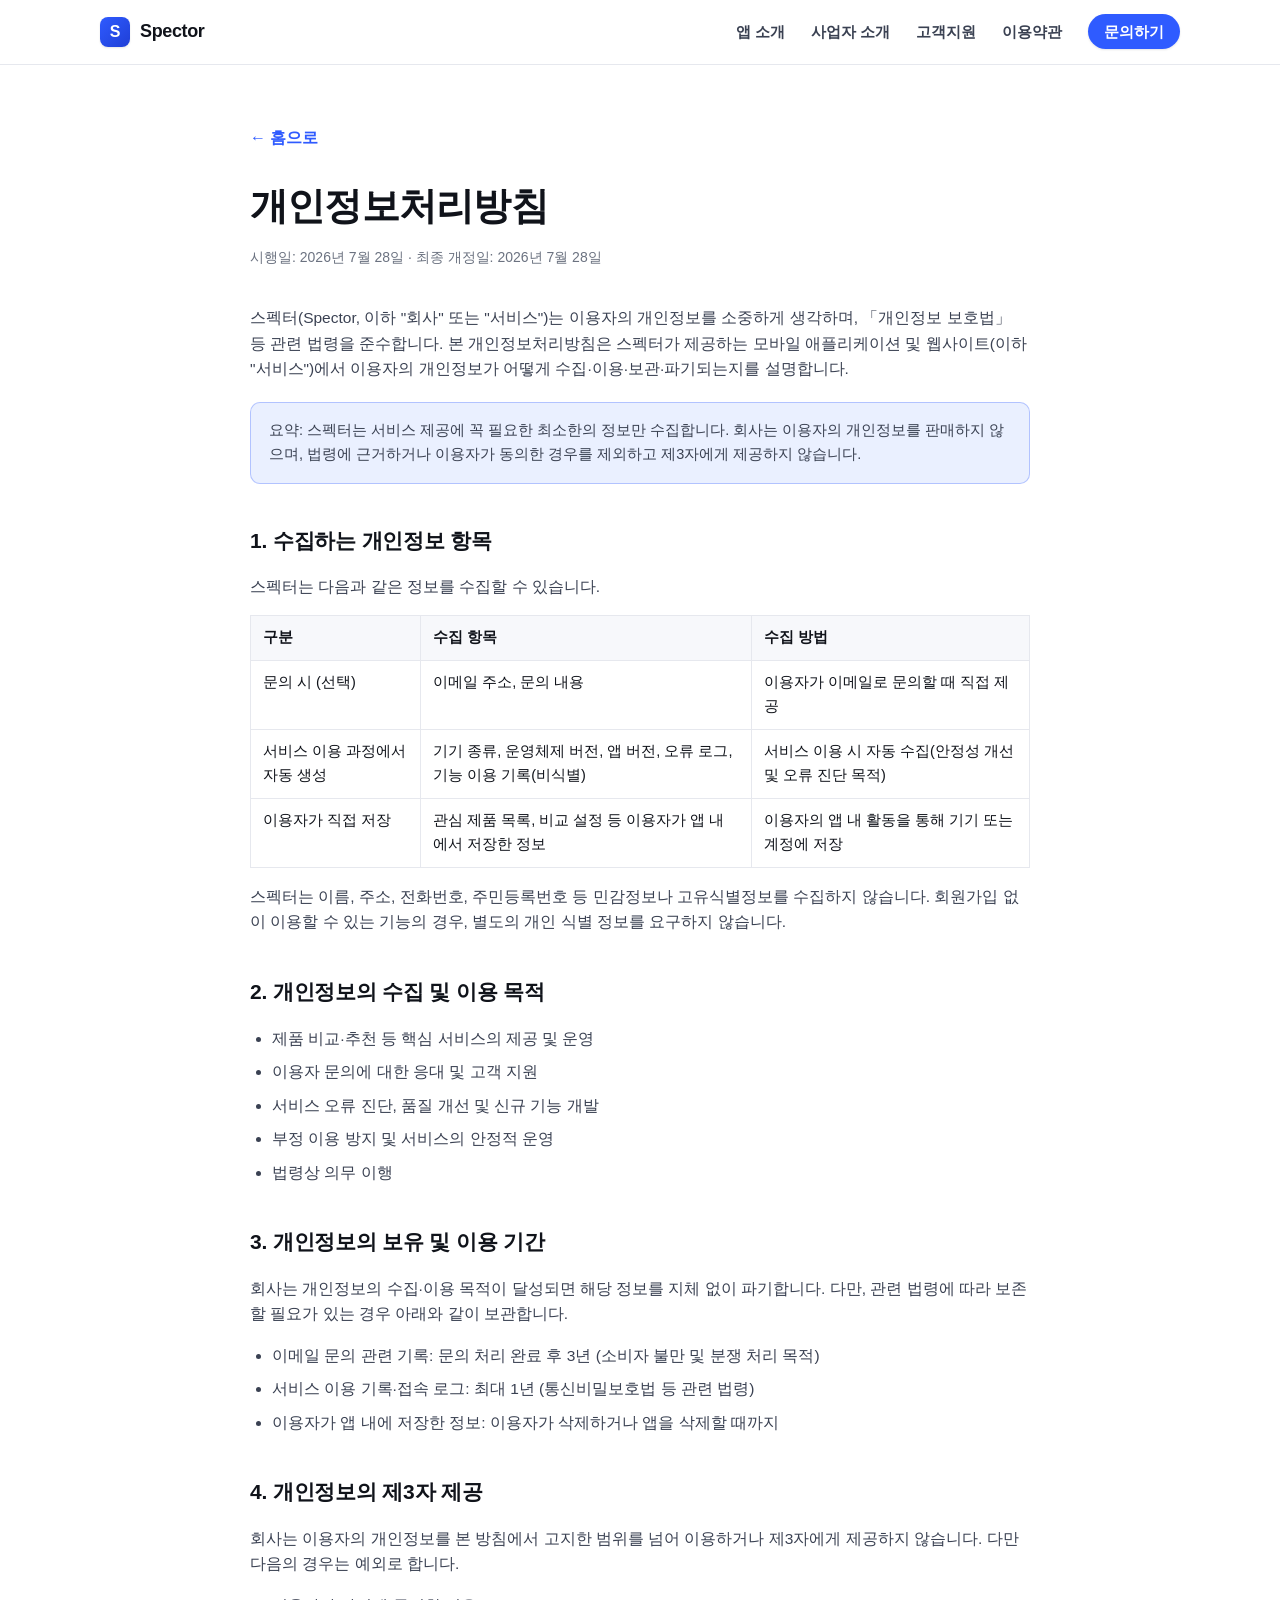
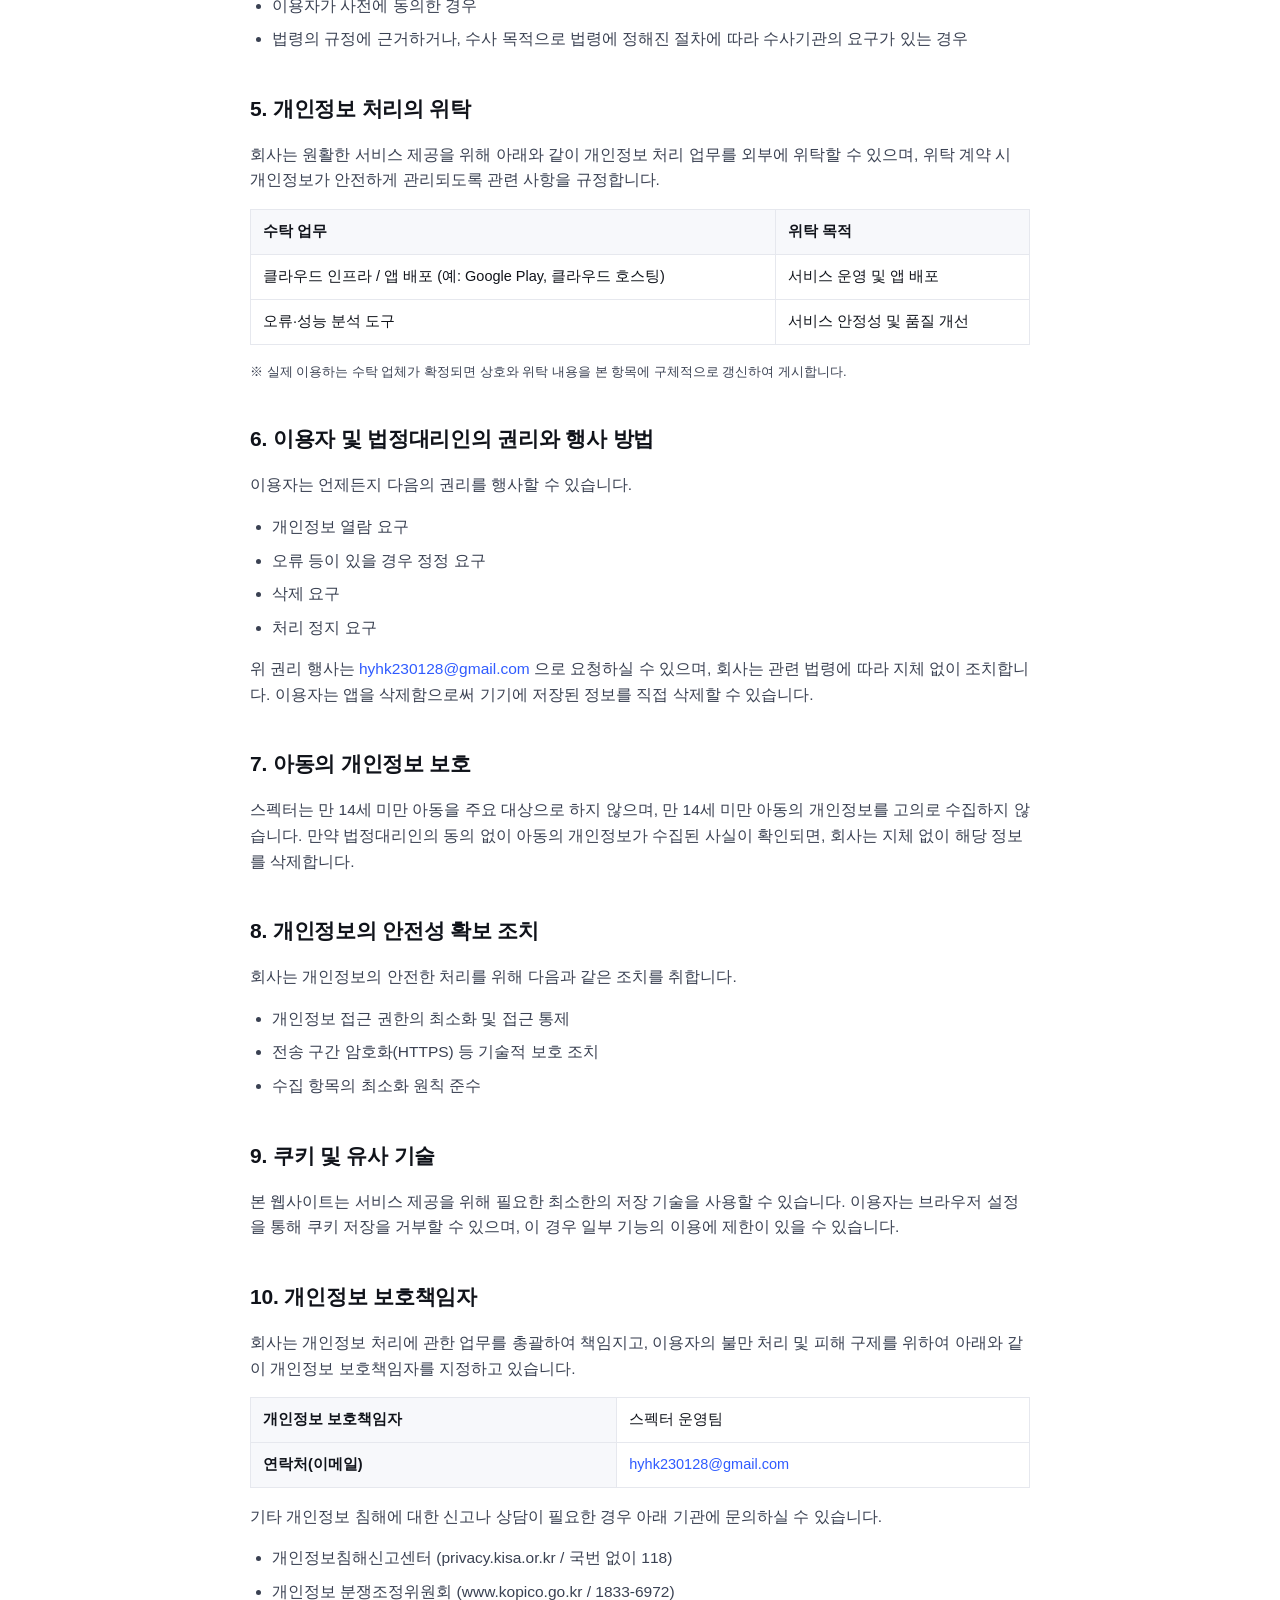
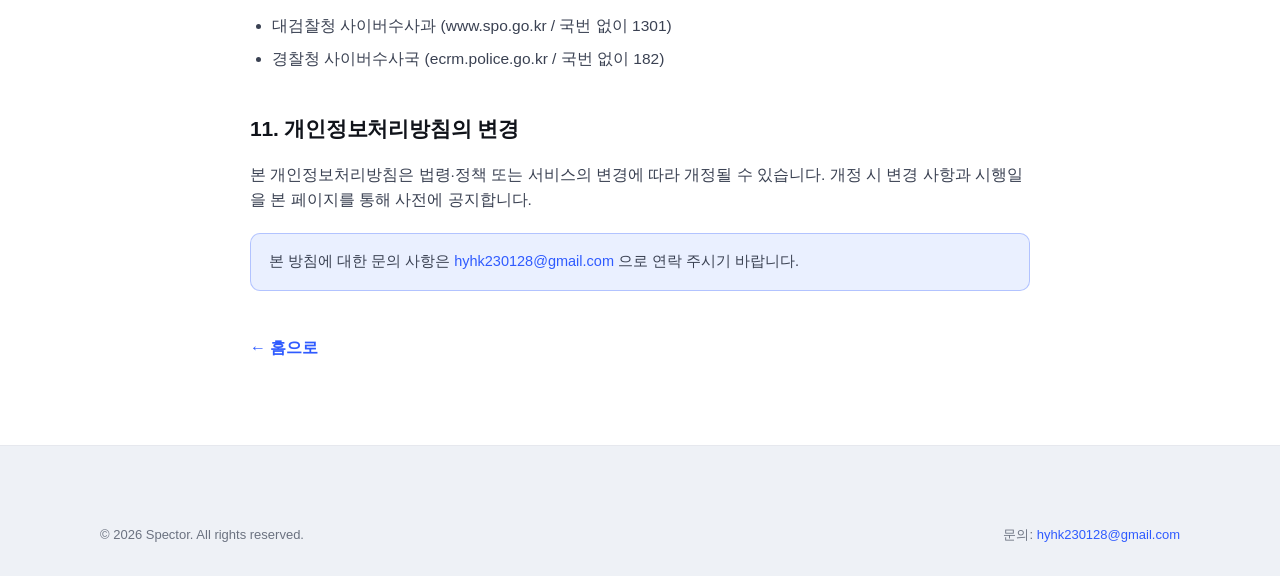
==== privacy.html @ 08259700 "Add Spector business/organization website for Play Store verification Static, GitHub Pages-ready sit" ====
<!DOCTYPE html>
<html lang="ko">
<head>
  <meta charset="UTF-8" />
  <meta name="viewport" content="width=device-width, initial-scale=1.0" />
  <title>개인정보처리방침 — 스펙터 (Spector)</title>
  <meta name="description" content="스펙터(Spector) 앱 및 웹사이트의 개인정보처리방침. 수집하는 정보, 이용 목적, 보관 기간, 제3자 제공, 이용자 권리, 아동 개인정보 보호 정책을 안내합니다." />
  <meta name="robots" content="index, follow" />
  <link rel="icon" href="data:image/svg+xml,<svg xmlns='http://www.w3.org/2000/svg' viewBox='0 0 32 32'><rect width='32' height='32' rx='8' fill='%232f5bff'/><text x='16' y='22' font-size='18' font-family='Arial' font-weight='bold' fill='white' text-anchor='middle'>S</text></svg>" />
  <link rel="stylesheet" href="assets/css/style.css" />
</head>
<body>

  <header class="site-header">
    <div class="container nav">
      <a href="index.html" class="brand"><span class="logo">S</span><span>Spector</span></a>
      <button class="nav-toggle" aria-label="메뉴 열기" aria-expanded="false">
        <svg width="24" height="24" viewBox="0 0 24 24" fill="none" stroke="currentColor" stroke-width="2" stroke-linecap="round"><line x1="3" y1="6" x2="21" y2="6"/><line x1="3" y1="12" x2="21" y2="12"/><line x1="3" y1="18" x2="21" y2="18"/></svg>
      </button>
      <ul class="nav-links">
        <li><a href="index.html#product">앱 소개</a></li>
        <li><a href="index.html#company">사업자 소개</a></li>
        <li><a href="support.html">고객지원</a></li>
        <li><a href="terms.html">이용약관</a></li>
        <li><a href="index.html#contact" class="nav-cta">문의하기</a></li>
      </ul>
    </div>
  </header>

  <main class="doc">
    <a href="index.html" class="back">← 홈으로</a>
    <h1>개인정보처리방침</h1>
    <p class="updated">시행일: 2026년 7월 28일 · 최종 개정일: 2026년 7월 28일</p>

    <p>
      스펙터(Spector, 이하 "회사" 또는 "서비스")는 이용자의 개인정보를 소중하게 생각하며,
      「개인정보 보호법」 등 관련 법령을 준수합니다. 본 개인정보처리방침은 스펙터가 제공하는
      모바일 애플리케이션 및 웹사이트(이하 "서비스")에서 이용자의 개인정보가 어떻게
      수집·이용·보관·파기되는지를 설명합니다.
    </p>

    <div class="callout">
      요약: 스펙터는 서비스 제공에 꼭 필요한 최소한의 정보만 수집합니다. 회사는 이용자의
      개인정보를 판매하지 않으며, 법령에 근거하거나 이용자가 동의한 경우를 제외하고
      제3자에게 제공하지 않습니다.
    </div>

    <h2>1. 수집하는 개인정보 항목</h2>
    <p>스펙터는 다음과 같은 정보를 수집할 수 있습니다.</p>
    <table>
      <thead>
        <tr><th>구분</th><th>수집 항목</th><th>수집 방법</th></tr>
      </thead>
      <tbody>
        <tr>
          <td>문의 시 (선택)</td>
          <td>이메일 주소, 문의 내용</td>
          <td>이용자가 이메일로 문의할 때 직접 제공</td>
        </tr>
        <tr>
          <td>서비스 이용 과정에서 자동 생성</td>
          <td>기기 종류, 운영체제 버전, 앱 버전, 오류 로그, 기능 이용 기록(비식별)</td>
          <td>서비스 이용 시 자동 수집(안정성 개선 및 오류 진단 목적)</td>
        </tr>
        <tr>
          <td>이용자가 직접 저장</td>
          <td>관심 제품 목록, 비교 설정 등 이용자가 앱 내에서 저장한 정보</td>
          <td>이용자의 앱 내 활동을 통해 기기 또는 계정에 저장</td>
        </tr>
      </tbody>
    </table>
    <p>
      스펙터는 이름, 주소, 전화번호, 주민등록번호 등 민감정보나 고유식별정보를 수집하지 않습니다.
      회원가입 없이 이용할 수 있는 기능의 경우, 별도의 개인 식별 정보를 요구하지 않습니다.
    </p>

    <h2>2. 개인정보의 수집 및 이용 목적</h2>
    <ul>
      <li>제품 비교·추천 등 핵심 서비스의 제공 및 운영</li>
      <li>이용자 문의에 대한 응대 및 고객 지원</li>
      <li>서비스 오류 진단, 품질 개선 및 신규 기능 개발</li>
      <li>부정 이용 방지 및 서비스의 안정적 운영</li>
      <li>법령상 의무 이행</li>
    </ul>

    <h2>3. 개인정보의 보유 및 이용 기간</h2>
    <p>
      회사는 개인정보의 수집·이용 목적이 달성되면 해당 정보를 지체 없이 파기합니다.
      다만, 관련 법령에 따라 보존할 필요가 있는 경우 아래와 같이 보관합니다.
    </p>
    <ul>
      <li>이메일 문의 관련 기록: 문의 처리 완료 후 3년 (소비자 불만 및 분쟁 처리 목적)</li>
      <li>서비스 이용 기록·접속 로그: 최대 1년 (통신비밀보호법 등 관련 법령)</li>
      <li>이용자가 앱 내에 저장한 정보: 이용자가 삭제하거나 앱을 삭제할 때까지</li>
    </ul>

    <h2>4. 개인정보의 제3자 제공</h2>
    <p>
      회사는 이용자의 개인정보를 본 방침에서 고지한 범위를 넘어 이용하거나 제3자에게
      제공하지 않습니다. 다만 다음의 경우는 예외로 합니다.
    </p>
    <ul>
      <li>이용자가 사전에 동의한 경우</li>
      <li>법령의 규정에 근거하거나, 수사 목적으로 법령에 정해진 절차에 따라 수사기관의 요구가 있는 경우</li>
    </ul>

    <h2>5. 개인정보 처리의 위탁</h2>
    <p>
      회사는 원활한 서비스 제공을 위해 아래와 같이 개인정보 처리 업무를 외부에 위탁할 수 있으며,
      위탁 계약 시 개인정보가 안전하게 관리되도록 관련 사항을 규정합니다.
    </p>
    <table>
      <thead><tr><th>수탁 업무</th><th>위탁 목적</th></tr></thead>
      <tbody>
        <tr><td>클라우드 인프라 / 앱 배포 (예: Google Play, 클라우드 호스팅)</td><td>서비스 운영 및 앱 배포</td></tr>
        <tr><td>오류·성능 분석 도구</td><td>서비스 안정성 및 품질 개선</td></tr>
      </tbody>
    </table>
    <p class="muted" style="font-size:13px;">
      ※ 실제 이용하는 수탁 업체가 확정되면 상호와 위탁 내용을 본 항목에 구체적으로 갱신하여 게시합니다.
    </p>

    <h2>6. 이용자 및 법정대리인의 권리와 행사 방법</h2>
    <p>이용자는 언제든지 다음의 권리를 행사할 수 있습니다.</p>
    <ul>
      <li>개인정보 열람 요구</li>
      <li>오류 등이 있을 경우 정정 요구</li>
      <li>삭제 요구</li>
      <li>처리 정지 요구</li>
    </ul>
    <p>
      위 권리 행사는 <a href="mailto:hyhk230128@gmail.com">hyhk230128@gmail.com</a> 으로
      요청하실 수 있으며, 회사는 관련 법령에 따라 지체 없이 조치합니다. 이용자는 앱을
      삭제함으로써 기기에 저장된 정보를 직접 삭제할 수 있습니다.
    </p>

    <h2>7. 아동의 개인정보 보호</h2>
    <p>
      스펙터는 만 14세 미만 아동을 주요 대상으로 하지 않으며, 만 14세 미만 아동의 개인정보를
      고의로 수집하지 않습니다. 만약 법정대리인의 동의 없이 아동의 개인정보가 수집된 사실이
      확인되면, 회사는 지체 없이 해당 정보를 삭제합니다.
    </p>

    <h2>8. 개인정보의 안전성 확보 조치</h2>
    <p>회사는 개인정보의 안전한 처리를 위해 다음과 같은 조치를 취합니다.</p>
    <ul>
      <li>개인정보 접근 권한의 최소화 및 접근 통제</li>
      <li>전송 구간 암호화(HTTPS) 등 기술적 보호 조치</li>
      <li>수집 항목의 최소화 원칙 준수</li>
    </ul>

    <h2>9. 쿠키 및 유사 기술</h2>
    <p>
      본 웹사이트는 서비스 제공을 위해 필요한 최소한의 저장 기술을 사용할 수 있습니다.
      이용자는 브라우저 설정을 통해 쿠키 저장을 거부할 수 있으며, 이 경우 일부 기능의
      이용에 제한이 있을 수 있습니다.
    </p>

    <h2>10. 개인정보 보호책임자</h2>
    <p>
      회사는 개인정보 처리에 관한 업무를 총괄하여 책임지고, 이용자의 불만 처리 및 피해 구제를
      위하여 아래와 같이 개인정보 보호책임자를 지정하고 있습니다.
    </p>
    <table>
      <tbody>
        <tr><th>개인정보 보호책임자</th><td>스펙터 운영팀</td></tr>
        <tr><th>연락처(이메일)</th><td><a href="mailto:hyhk230128@gmail.com">hyhk230128@gmail.com</a></td></tr>
      </tbody>
    </table>
    <p>
      기타 개인정보 침해에 대한 신고나 상담이 필요한 경우 아래 기관에 문의하실 수 있습니다.
    </p>
    <ul>
      <li>개인정보침해신고센터 (privacy.kisa.or.kr / 국번 없이 118)</li>
      <li>개인정보 분쟁조정위원회 (www.kopico.go.kr / 1833-6972)</li>
      <li>대검찰청 사이버수사과 (www.spo.go.kr / 국번 없이 1301)</li>
      <li>경찰청 사이버수사국 (ecrm.police.go.kr / 국번 없이 182)</li>
    </ul>

    <h2>11. 개인정보처리방침의 변경</h2>
    <p>
      본 개인정보처리방침은 법령·정책 또는 서비스의 변경에 따라 개정될 수 있습니다.
      개정 시 변경 사항과 시행일을 본 페이지를 통해 사전에 공지합니다.
    </p>

    <div class="callout">
      본 방침에 대한 문의 사항은 <a href="mailto:hyhk230128@gmail.com">hyhk230128@gmail.com</a>
      으로 연락 주시기 바랍니다.
    </div>

    <a href="index.html" class="back" style="margin-top:24px;">← 홈으로</a>
  </main>

  <footer class="site-footer">
    <div class="container">
      <div class="footer-bottom" style="border-top:0;margin-top:0;">
        <span>© <span data-year>2026</span> Spector. All rights reserved.</span>
        <span>문의: <a href="mailto:hyhk230128@gmail.com">hyhk230128@gmail.com</a></span>
      </div>
    </div>
  </footer>

  <script src="assets/js/main.js"></script>
</body>
</html>
---- assets/css/style.css ----
/* =========================================================
   Spector — Corporate / Product Website
   Design system: light + dark aware, responsive, accessible
   ========================================================= */

:root {
  --brand: #2f5bff;
  --brand-dark: #1f3fd6;
  --brand-soft: #eaf0ff;
  --ink: #10131a;
  --ink-2: #3a4152;
  --ink-3: #6b7280;
  --line: #e6e8ee;
  --bg: #ffffff;
  --bg-2: #f7f8fb;
  --bg-3: #eef1f6;
  --white: #ffffff;
  --success: #17b26a;
  --radius: 16px;
  --radius-sm: 10px;
  --shadow-sm: 0 1px 2px rgba(16, 19, 26, .06), 0 1px 3px rgba(16, 19, 26, .05);
  --shadow: 0 10px 30px rgba(16, 19, 26, .08);
  --shadow-lg: 0 24px 60px rgba(16, 19, 26, .14);
  --maxw: 1120px;
  --font: -apple-system, BlinkMacSystemFont, "Segoe UI", Roboto, "Apple SD Gothic Neo",
          "Noto Sans KR", "Malgun Gothic", "맑은 고딕", sans-serif;
}

@media (prefers-color-scheme: dark) {
  :root {
    --brand: #6f8dff;
    --brand-dark: #5878ff;
    --brand-soft: #1a2136;
    --ink: #f2f4f8;
    --ink-2: #c3c9d6;
    --ink-3: #8b93a5;
    --line: #262b38;
    --bg: #0e1017;
    --bg-2: #141824;
    --bg-3: #1a1f2e;
    --white: #141824;
    --shadow-sm: 0 1px 2px rgba(0, 0, 0, .4);
    --shadow: 0 10px 30px rgba(0, 0, 0, .45);
    --shadow-lg: 0 24px 60px rgba(0, 0, 0, .55);
  }
}

* { box-sizing: border-box; }

html { scroll-behavior: smooth; }

body {
  margin: 0;
  font-family: var(--font);
  color: var(--ink);
  background: var(--bg);
  line-height: 1.65;
  -webkit-font-smoothing: antialiased;
  text-rendering: optimizeLegibility;
}

a { color: var(--brand); text-decoration: none; }
a:hover { text-decoration: underline; }

img { max-width: 100%; display: block; }

.container {
  width: 100%;
  max-width: var(--maxw);
  margin-inline: auto;
  padding-inline: 20px;
}

.muted { color: var(--ink-3); }
.center { text-align: center; }

/* ---------- Header / Nav ---------- */
.site-header {
  position: sticky;
  top: 0;
  z-index: 50;
  background: color-mix(in srgb, var(--bg) 86%, transparent);
  backdrop-filter: saturate(180%) blur(12px);
  border-bottom: 1px solid var(--line);
}
.nav {
  display: flex;
  align-items: center;
  justify-content: space-between;
  height: 64px;
}
.brand {
  display: inline-flex;
  align-items: center;
  gap: 10px;
  font-weight: 800;
  font-size: 18px;
  color: var(--ink);
  letter-spacing: -.02em;
}
.brand:hover { text-decoration: none; }
.brand .logo {
  width: 30px; height: 30px;
  border-radius: 8px;
  display: grid; place-items: center;
  background: linear-gradient(135deg, var(--brand), var(--brand-dark));
  color: #fff; font-weight: 900; font-size: 16px;
  box-shadow: var(--shadow-sm);
}
.nav-links {
  display: flex; align-items: center; gap: 26px;
  list-style: none; margin: 0; padding: 0;
}
.nav-links a { color: var(--ink-2); font-weight: 600; font-size: 15px; }
.nav-links a:hover { color: var(--brand); text-decoration: none; }
.nav-cta {
  padding: 9px 16px; border-radius: 999px;
  background: var(--brand); color: #fff !important;
  font-weight: 700; box-shadow: var(--shadow-sm);
}
.nav-cta:hover { background: var(--brand-dark); text-decoration: none; }
.nav-toggle {
  display: none; background: none; border: 0; cursor: pointer;
  padding: 8px; color: var(--ink);
}

@media (max-width: 820px) {
  .nav-toggle { display: block; }
  .nav-links {
    position: absolute; top: 64px; left: 0; right: 0;
    flex-direction: column; align-items: stretch; gap: 0;
    background: var(--bg); border-bottom: 1px solid var(--line);
    padding: 8px 0; box-shadow: var(--shadow);
    display: none;
  }
  .nav-links.open { display: flex; }
  .nav-links li { padding: 0 20px; }
  .nav-links a { display: block; padding: 12px 0; border-bottom: 1px solid var(--line); }
  .nav-links li:last-child a { border-bottom: 0; }
  .nav-cta { display: inline-block; margin: 8px 0; text-align: center; }
}

/* ---------- Buttons ---------- */
.btn {
  display: inline-flex; align-items: center; gap: 8px;
  padding: 13px 22px; border-radius: 999px;
  font-weight: 700; font-size: 15px; cursor: pointer;
  border: 1px solid transparent; transition: .18s ease;
}
.btn-primary { background: var(--brand); color: #fff; box-shadow: var(--shadow-sm); }
.btn-primary:hover { background: var(--brand-dark); text-decoration: none; transform: translateY(-1px); }
.btn-ghost { background: transparent; color: var(--ink); border-color: var(--line); }
.btn-ghost:hover { border-color: var(--brand); color: var(--brand); text-decoration: none; }

/* ---------- Hero ---------- */
.hero {
  position: relative;
  padding: 92px 0 84px;
  background:
    radial-gradient(1000px 480px at 78% -8%, var(--brand-soft), transparent 60%),
    var(--bg);
  overflow: hidden;
}
.hero-grid {
  display: grid; grid-template-columns: 1.05fr .95fr; gap: 56px; align-items: center;
}
.eyebrow {
  display: inline-flex; align-items: center; gap: 8px;
  padding: 6px 12px; border-radius: 999px;
  background: var(--brand-soft); color: var(--brand);
  font-weight: 700; font-size: 13px; letter-spacing: .01em;
  margin-bottom: 18px;
}
.hero h1 {
  font-size: clamp(34px, 5vw, 52px);
  line-height: 1.12; letter-spacing: -.03em; margin: 0 0 18px;
  font-weight: 850;
}
.hero p.lead { font-size: clamp(16px, 2.2vw, 19px); color: var(--ink-2); margin: 0 0 28px; }
.hero-actions { display: flex; gap: 12px; flex-wrap: wrap; }
.hero-meta { margin-top: 26px; display: flex; gap: 26px; flex-wrap: wrap; }
.hero-meta div { }
.hero-meta strong { display: block; font-size: 22px; font-weight: 800; letter-spacing: -.02em; }
.hero-meta span { font-size: 13px; color: var(--ink-3); }

/* Phone mockup */
.phone-wrap { display: grid; place-items: center; }
.phone {
  width: 280px; aspect-ratio: 9 / 19;
  border-radius: 40px; padding: 12px;
  background: linear-gradient(160deg, #202536, #0d1017);
  box-shadow: var(--shadow-lg);
  position: relative;
}
.phone::before {
  content: ""; position: absolute; top: 18px; left: 50%; transform: translateX(-50%);
  width: 120px; height: 22px; border-radius: 999px; background: #0d1017; z-index: 3;
}
.phone-screen {
  width: 100%; height: 100%; border-radius: 30px; overflow: hidden;
  background: linear-gradient(180deg, var(--brand), var(--brand-dark));
  color: #fff; display: flex; flex-direction: column;
}
.phone-app-top { padding: 46px 20px 16px; }
.phone-app-top small { opacity: .8; font-size: 12px; }
.phone-app-top h3 { margin: 4px 0 0; font-size: 20px; }
.phone-card-stack { flex: 1; background: #fff; color: var(--ink); border-radius: 24px 24px 0 0; padding: 18px; margin-top: 8px; display: flex; flex-direction: column; gap: 12px; }
@media (prefers-color-scheme: dark) { .phone-card-stack { background: #10131c; } }
.pc {
  border: 1px solid var(--line); border-radius: 14px; padding: 12px 14px;
  display: flex; align-items: center; gap: 12px; background: var(--bg-2);
}
.pc .dot { width: 34px; height: 34px; border-radius: 10px; background: var(--brand-soft); color: var(--brand); display: grid; place-items: center; font-weight: 800; }
.pc .pc-t { font-weight: 700; font-size: 14px; }
.pc .pc-s { font-size: 12px; color: var(--ink-3); }
.pc .bar { margin-left: auto; width: 42px; height: 8px; border-radius: 999px; background: var(--brand); opacity: .85; }
.pc .bar.b2 { width: 28px; opacity: .5; }
.pc .bar.b3 { width: 34px; opacity: .35; }

@media (max-width: 900px) {
  .hero-grid { grid-template-columns: 1fr; gap: 40px; }
  .phone-wrap { order: -1; }
}

/* ---------- Sections ---------- */
section.block { padding: 80px 0; }
.section-head { max-width: 720px; margin: 0 auto 48px; text-align: center; }
.section-head .eyebrow { margin-bottom: 14px; }
.section-head h2 { font-size: clamp(26px, 3.4vw, 36px); letter-spacing: -.02em; margin: 0 0 12px; }
.section-head p { color: var(--ink-2); font-size: 17px; margin: 0; }

.bg-soft { background: var(--bg-2); }

/* Feature grid */
.features {
  display: grid; grid-template-columns: repeat(3, 1fr); gap: 22px;
}
.feature {
  background: var(--white); border: 1px solid var(--line); border-radius: var(--radius);
  padding: 26px; box-shadow: var(--shadow-sm); transition: .2s ease;
}
.feature:hover { box-shadow: var(--shadow); transform: translateY(-3px); }
.feature .ficon {
  width: 46px; height: 46px; border-radius: 12px; margin-bottom: 16px;
  display: grid; place-items: center; font-size: 22px;
  background: var(--brand-soft); color: var(--brand);
}
.feature h3 { margin: 0 0 8px; font-size: 18px; letter-spacing: -.01em; }
.feature p { margin: 0; color: var(--ink-2); font-size: 15px; }

@media (max-width: 860px) { .features { grid-template-columns: 1fr; } }

/* Steps */
.steps { display: grid; grid-template-columns: repeat(3, 1fr); gap: 22px; counter-reset: step; }
.step {
  position: relative; background: var(--white); border: 1px solid var(--line);
  border-radius: var(--radius); padding: 28px 24px; box-shadow: var(--shadow-sm);
}
.step .num {
  width: 36px; height: 36px; border-radius: 10px; display: grid; place-items: center;
  background: var(--brand); color: #fff; font-weight: 800; margin-bottom: 14px;
}
.step h3 { margin: 0 0 6px; font-size: 17px; }
.step p { margin: 0; color: var(--ink-2); font-size: 15px; }
@media (max-width: 860px) { .steps { grid-template-columns: 1fr; } }

/* About / company */
.about-grid { display: grid; grid-template-columns: 1.1fr .9fr; gap: 48px; align-items: center; }
.about-grid ul { list-style: none; padding: 0; margin: 18px 0 0; }
.about-grid ul li { position: relative; padding-left: 30px; margin-bottom: 12px; color: var(--ink-2); }
.about-grid ul li::before {
  content: "✓"; position: absolute; left: 0; top: 0;
  width: 20px; height: 20px; border-radius: 999px; background: var(--brand-soft);
  color: var(--brand); font-size: 12px; font-weight: 900; display: grid; place-items: center;
}
.info-card {
  background: var(--white); border: 1px solid var(--line); border-radius: var(--radius);
  padding: 28px; box-shadow: var(--shadow);
}
.info-card h3 { margin: 0 0 18px; font-size: 18px; }
.info-row { display: flex; justify-content: space-between; gap: 16px; padding: 12px 0; border-bottom: 1px dashed var(--line); }
.info-row:last-child { border-bottom: 0; }
.info-row .k { color: var(--ink-3); font-size: 14px; }
.info-row .v { font-weight: 700; text-align: right; font-size: 14px; }
@media (max-width: 860px) { .about-grid { grid-template-columns: 1fr; } }

/* FAQ */
.faq { max-width: 780px; margin: 0 auto; }
.faq details {
  border: 1px solid var(--line); border-radius: var(--radius-sm);
  padding: 4px 20px; margin-bottom: 12px; background: var(--white);
}
.faq summary {
  cursor: pointer; font-weight: 700; padding: 16px 0; list-style: none;
  display: flex; justify-content: space-between; align-items: center;
}
.faq summary::-webkit-details-marker { display: none; }
.faq summary::after { content: "+"; color: var(--brand); font-size: 22px; font-weight: 700; }
.faq details[open] summary::after { content: "−"; }
.faq details p { margin: 0 0 16px; color: var(--ink-2); }

/* CTA band */
.cta-band {
  background: linear-gradient(135deg, var(--brand), var(--brand-dark));
  color: #fff; border-radius: 24px; padding: 52px 40px; text-align: center;
  box-shadow: var(--shadow-lg);
}
.cta-band h2 { margin: 0 0 10px; font-size: clamp(24px, 3vw, 32px); }
.cta-band p { margin: 0 0 24px; opacity: .92; font-size: 17px; }
.cta-band .btn-primary { background: #fff; color: var(--brand); }
.cta-band .btn-primary:hover { background: #f0f3ff; }
.cta-band .btn-ghost { color: #fff; border-color: rgba(255,255,255,.5); }
.cta-band .btn-ghost:hover { border-color: #fff; color: #fff; }

/* Contact */
.contact-grid { display: grid; grid-template-columns: repeat(3, 1fr); gap: 22px; }
.contact-card {
  background: var(--white); border: 1px solid var(--line); border-radius: var(--radius);
  padding: 28px; text-align: center; box-shadow: var(--shadow-sm);
}
.contact-card .ficon { margin: 0 auto 14px; }
.contact-card h3 { margin: 0 0 6px; font-size: 17px; }
.contact-card a { font-weight: 700; }
@media (max-width: 860px) { .contact-grid { grid-template-columns: 1fr; } }

/* ---------- Footer ---------- */
.site-footer {
  background: var(--bg-3); border-top: 1px solid var(--line);
  padding: 56px 0 30px; margin-top: 20px;
}
.footer-grid { display: grid; grid-template-columns: 1.4fr 1fr 1fr; gap: 40px; }
.footer-grid .brand { margin-bottom: 14px; }
.footer-about p { color: var(--ink-3); font-size: 14px; margin: 0; max-width: 320px; }
.footer-col h4 { font-size: 14px; text-transform: uppercase; letter-spacing: .06em; color: var(--ink-3); margin: 0 0 14px; }
.footer-col ul { list-style: none; padding: 0; margin: 0; }
.footer-col ul li { margin-bottom: 10px; }
.footer-col ul li a { color: var(--ink-2); font-size: 15px; }
.footer-bottom {
  margin-top: 40px; padding-top: 22px; border-top: 1px solid var(--line);
  display: flex; justify-content: space-between; gap: 16px; flex-wrap: wrap;
  color: var(--ink-3); font-size: 13px;
}
@media (max-width: 800px) { .footer-grid { grid-template-columns: 1fr; gap: 30px; } }

/* ---------- Legal / document pages ---------- */
.doc {
  max-width: 820px; margin: 0 auto; padding: 60px 20px 40px;
}
.doc h1 { font-size: clamp(28px, 4vw, 38px); letter-spacing: -.02em; margin: 0 0 8px; }
.doc .updated { color: var(--ink-3); font-size: 14px; margin: 0 0 36px; }
.doc h2 { font-size: 21px; margin: 40px 0 12px; letter-spacing: -.01em; }
.doc h3 { font-size: 17px; margin: 24px 0 8px; }
.doc p, .doc li { color: var(--ink-2); font-size: 15.5px; }
.doc ul, .doc ol { padding-left: 22px; }
.doc li { margin-bottom: 8px; }
.doc table { width: 100%; border-collapse: collapse; margin: 16px 0; font-size: 14.5px; }
.doc th, .doc td { border: 1px solid var(--line); padding: 10px 12px; text-align: left; vertical-align: top; }
.doc th { background: var(--bg-2); font-weight: 700; color: var(--ink); }
.doc .callout {
  background: var(--brand-soft); border: 1px solid color-mix(in srgb, var(--brand) 30%, transparent);
  border-radius: var(--radius-sm); padding: 16px 18px; margin: 20px 0; color: var(--ink-2); font-size: 14.5px;
}
.doc .back { display: inline-block; margin-bottom: 24px; font-weight: 600; }

/* utilities */
.hide { display: none !important; }
.mt-0 { margin-top: 0; }
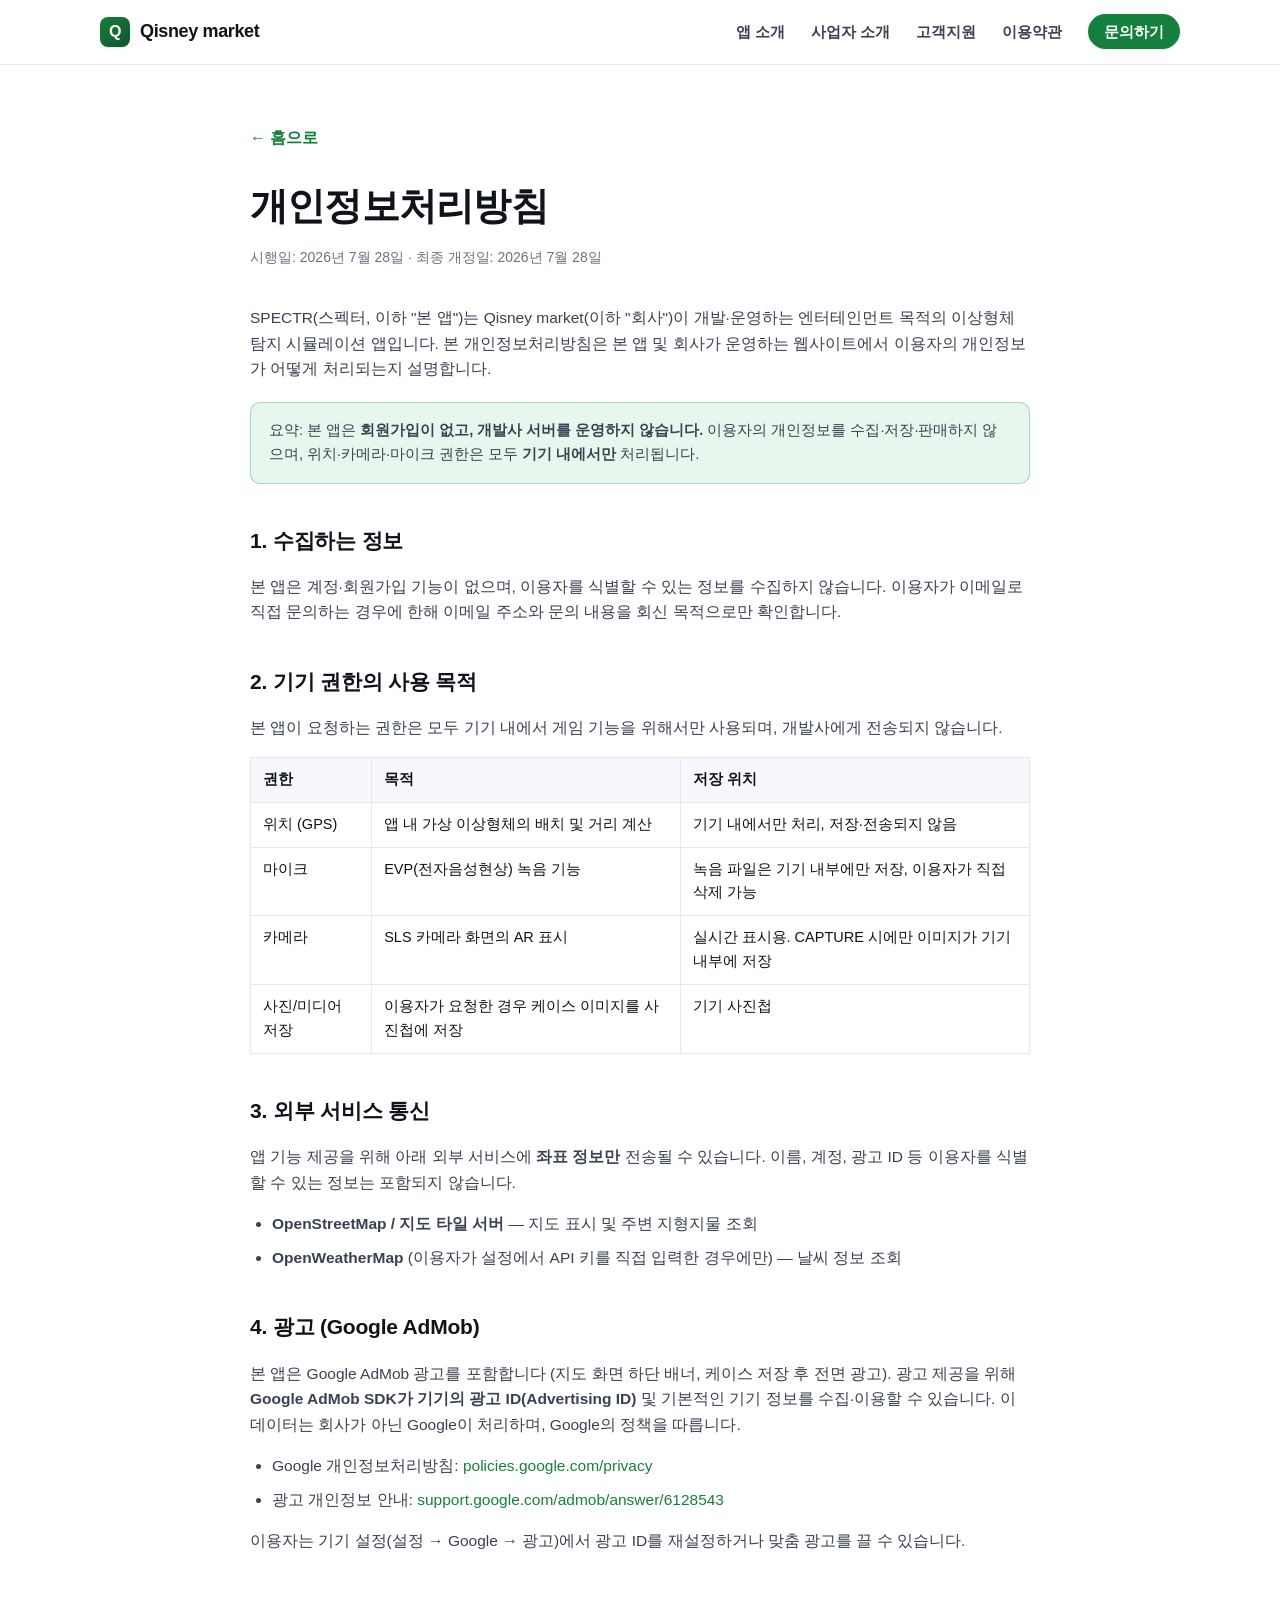
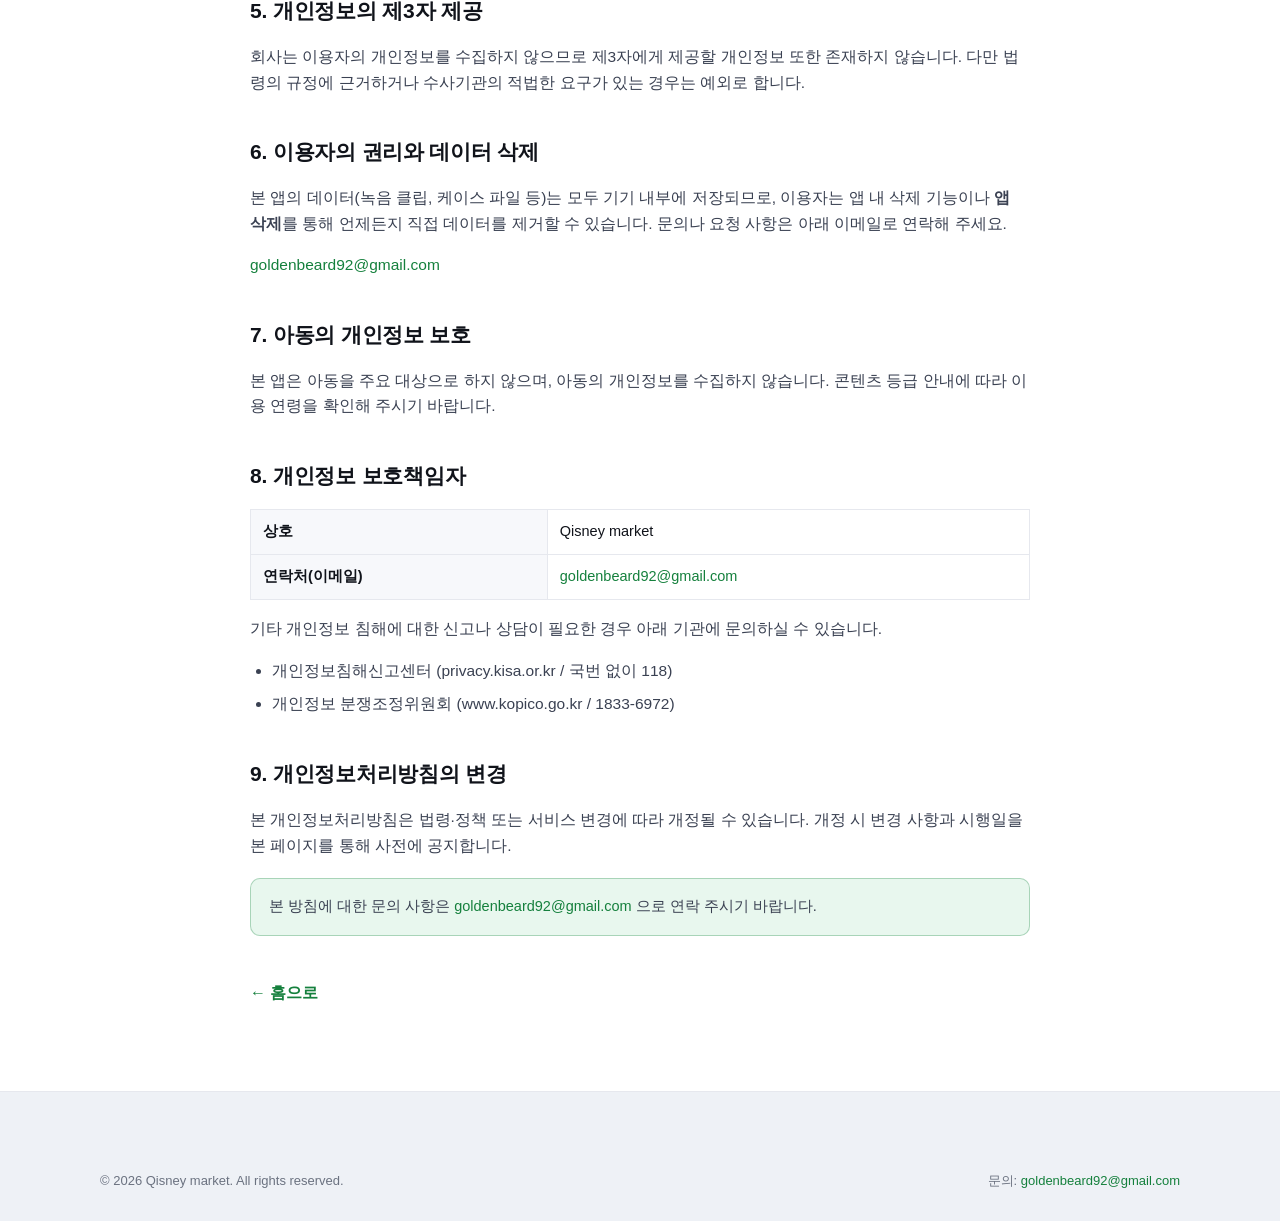
==== commit 5a6d6171: "Rebuild site for the real app: SPECTR by Qisney market Replace the placeholder product-comparison co" ====
--- a/privacy.html
+++ b/privacy.html
@@ -3,17 +3,17 @@
 <head>
   <meta charset="UTF-8" />
   <meta name="viewport" content="width=device-width, initial-scale=1.0" />
-  <title>개인정보처리방침 — 스펙터 (Spector)</title>
-  <meta name="description" content="스펙터(Spector) 앱 및 웹사이트의 개인정보처리방침. 수집하는 정보, 이용 목적, 보관 기간, 제3자 제공, 이용자 권리, 아동 개인정보 보호 정책을 안내합니다." />
+  <title>개인정보처리방침 — SPECTR (Qisney market)</title>
+  <meta name="description" content="SPECTR(스펙터) 앱 및 Qisney market 웹사이트의 개인정보처리방침. 수집하는 정보(없음), 기기 권한 사용 목적, 외부 서비스 통신, 광고(AdMob) 관련 고지를 안내합니다." />
   <meta name="robots" content="index, follow" />
-  <link rel="icon" href="data:image/svg+xml,<svg xmlns='http://www.w3.org/2000/svg' viewBox='0 0 32 32'><rect width='32' height='32' rx='8' fill='%232f5bff'/><text x='16' y='22' font-size='18' font-family='Arial' font-weight='bold' fill='white' text-anchor='middle'>S</text></svg>" />
+  <link rel="icon" type="image/png" href="assets/img/app-icon.png" />
   <link rel="stylesheet" href="assets/css/style.css" />
 </head>
 <body>
 
   <header class="site-header">
     <div class="container nav">
-      <a href="index.html" class="brand"><span class="logo">S</span><span>Spector</span></a>
+      <a href="index.html" class="brand"><span class="logo">Q</span><span>Qisney market</span></a>
       <button class="nav-toggle" aria-label="메뉴 열기" aria-expanded="false">
         <svg width="24" height="24" viewBox="0 0 24 24" fill="none" stroke="currentColor" stroke-width="2" stroke-linecap="round"><line x1="3" y1="6" x2="21" y2="6"/><line x1="3" y1="12" x2="21" y2="12"/><line x1="3" y1="18" x2="21" y2="18"/></svg>
       </button>
@@ -33,138 +33,108 @@
     <p class="updated">시행일: 2026년 7월 28일 · 최종 개정일: 2026년 7월 28일</p>
 
     <p>
-      스펙터(Spector, 이하 "회사" 또는 "서비스")는 이용자의 개인정보를 소중하게 생각하며,
-      「개인정보 보호법」 등 관련 법령을 준수합니다. 본 개인정보처리방침은 스펙터가 제공하는
-      모바일 애플리케이션 및 웹사이트(이하 "서비스")에서 이용자의 개인정보가 어떻게
-      수집·이용·보관·파기되는지를 설명합니다.
+      SPECTR(스펙터, 이하 "본 앱")는 Qisney market(이하 "회사")이 개발·운영하는
+      엔터테인먼트 목적의 이상형체 탐지 시뮬레이션 앱입니다. 본 개인정보처리방침은
+      본 앱 및 회사가 운영하는 웹사이트에서 이용자의 개인정보가 어떻게 처리되는지
+      설명합니다.
     </p>
 
     <div class="callout">
-      요약: 스펙터는 서비스 제공에 꼭 필요한 최소한의 정보만 수집합니다. 회사는 이용자의
-      개인정보를 판매하지 않으며, 법령에 근거하거나 이용자가 동의한 경우를 제외하고
-      제3자에게 제공하지 않습니다.
+      요약: 본 앱은 <strong>회원가입이 없고, 개발사 서버를 운영하지 않습니다.</strong>
+      이용자의 개인정보를 수집·저장·판매하지 않으며, 위치·카메라·마이크 권한은
+      모두 <strong>기기 내에서만</strong> 처리됩니다.
     </div>
 
-    <h2>1. 수집하는 개인정보 항목</h2>
-    <p>스펙터는 다음과 같은 정보를 수집할 수 있습니다.</p>
+    <h2>1. 수집하는 정보</h2>
+    <p>
+      본 앱은 계정·회원가입 기능이 없으며, 이용자를 식별할 수 있는 정보를 수집하지
+      않습니다. 이용자가 이메일로 직접 문의하는 경우에 한해 이메일 주소와 문의
+      내용을 회신 목적으로만 확인합니다.
+    </p>
+
+    <h2>2. 기기 권한의 사용 목적</h2>
+    <p>본 앱이 요청하는 권한은 모두 기기 내에서 게임 기능을 위해서만 사용되며, 개발사에게 전송되지 않습니다.</p>
     <table>
       <thead>
-        <tr><th>구분</th><th>수집 항목</th><th>수집 방법</th></tr>
+        <tr><th>권한</th><th>목적</th><th>저장 위치</th></tr>
       </thead>
       <tbody>
         <tr>
-          <td>문의 시 (선택)</td>
-          <td>이메일 주소, 문의 내용</td>
-          <td>이용자가 이메일로 문의할 때 직접 제공</td>
+          <td>위치 (GPS)</td>
+          <td>앱 내 가상 이상형체의 배치 및 거리 계산</td>
+          <td>기기 내에서만 처리, 저장·전송되지 않음</td>
         </tr>
         <tr>
-          <td>서비스 이용 과정에서 자동 생성</td>
-          <td>기기 종류, 운영체제 버전, 앱 버전, 오류 로그, 기능 이용 기록(비식별)</td>
-          <td>서비스 이용 시 자동 수집(안정성 개선 및 오류 진단 목적)</td>
+          <td>마이크</td>
+          <td>EVP(전자음성현상) 녹음 기능</td>
+          <td>녹음 파일은 기기 내부에만 저장, 이용자가 직접 삭제 가능</td>
         </tr>
         <tr>
-          <td>이용자가 직접 저장</td>
-          <td>관심 제품 목록, 비교 설정 등 이용자가 앱 내에서 저장한 정보</td>
-          <td>이용자의 앱 내 활동을 통해 기기 또는 계정에 저장</td>
+          <td>카메라</td>
+          <td>SLS 카메라 화면의 AR 표시</td>
+          <td>실시간 표시용. CAPTURE 시에만 이미지가 기기 내부에 저장</td>
+        </tr>
+        <tr>
+          <td>사진/미디어 저장</td>
+          <td>이용자가 요청한 경우 케이스 이미지를 사진첩에 저장</td>
+          <td>기기 사진첩</td>
         </tr>
       </tbody>
     </table>
+
+    <h2>3. 외부 서비스 통신</h2>
     <p>
-      스펙터는 이름, 주소, 전화번호, 주민등록번호 등 민감정보나 고유식별정보를 수집하지 않습니다.
-      회원가입 없이 이용할 수 있는 기능의 경우, 별도의 개인 식별 정보를 요구하지 않습니다.
+      앱 기능 제공을 위해 아래 외부 서비스에 <strong>좌표 정보만</strong> 전송될 수
+      있습니다. 이름, 계정, 광고 ID 등 이용자를 식별할 수 있는 정보는 포함되지
+      않습니다.
+    </p>
+    <ul>
+      <li><strong>OpenStreetMap / 지도 타일 서버</strong> — 지도 표시 및 주변 지형지물 조회</li>
+      <li><strong>OpenWeatherMap</strong> (이용자가 설정에서 API 키를 직접 입력한 경우에만) — 날씨 정보 조회</li>
+    </ul>
+
+    <h2>4. 광고 (Google AdMob)</h2>
+    <p>
+      본 앱은 Google AdMob 광고를 포함합니다 (지도 화면 하단 배너, 케이스 저장 후
+      전면 광고). 광고 제공을 위해 <strong>Google AdMob SDK가 기기의 광고 ID(Advertising ID)</strong>
+      및 기본적인 기기 정보를 수집·이용할 수 있습니다. 이 데이터는 회사가 아닌
+      Google이 처리하며, Google의 정책을 따릅니다.
+    </p>
+    <ul>
+      <li>Google 개인정보처리방침: <a href="https://policies.google.com/privacy" target="_blank" rel="noopener">policies.google.com/privacy</a></li>
+      <li>광고 개인정보 안내: <a href="https://support.google.com/admob/answer/6128543" target="_blank" rel="noopener">support.google.com/admob/answer/6128543</a></li>
+    </ul>
+    <p>
+      이용자는 기기 설정(설정 → Google → 광고)에서 광고 ID를 재설정하거나 맞춤
+      광고를 끌 수 있습니다.
     </p>
 
-    <h2>2. 개인정보의 수집 및 이용 목적</h2>
-    <ul>
-      <li>제품 비교·추천 등 핵심 서비스의 제공 및 운영</li>
-      <li>이용자 문의에 대한 응대 및 고객 지원</li>
-      <li>서비스 오류 진단, 품질 개선 및 신규 기능 개발</li>
-      <li>부정 이용 방지 및 서비스의 안정적 운영</li>
-      <li>법령상 의무 이행</li>
-    </ul>
-
-    <h2>3. 개인정보의 보유 및 이용 기간</h2>
+    <h2>5. 개인정보의 제3자 제공</h2>
     <p>
-      회사는 개인정보의 수집·이용 목적이 달성되면 해당 정보를 지체 없이 파기합니다.
-      다만, 관련 법령에 따라 보존할 필요가 있는 경우 아래와 같이 보관합니다.
-    </p>
-    <ul>
-      <li>이메일 문의 관련 기록: 문의 처리 완료 후 3년 (소비자 불만 및 분쟁 처리 목적)</li>
-      <li>서비스 이용 기록·접속 로그: 최대 1년 (통신비밀보호법 등 관련 법령)</li>
-      <li>이용자가 앱 내에 저장한 정보: 이용자가 삭제하거나 앱을 삭제할 때까지</li>
-    </ul>
-
-    <h2>4. 개인정보의 제3자 제공</h2>
-    <p>
-      회사는 이용자의 개인정보를 본 방침에서 고지한 범위를 넘어 이용하거나 제3자에게
-      제공하지 않습니다. 다만 다음의 경우는 예외로 합니다.
-    </p>
-    <ul>
-      <li>이용자가 사전에 동의한 경우</li>
-      <li>법령의 규정에 근거하거나, 수사 목적으로 법령에 정해진 절차에 따라 수사기관의 요구가 있는 경우</li>
-    </ul>
-
-    <h2>5. 개인정보 처리의 위탁</h2>
-    <p>
-      회사는 원활한 서비스 제공을 위해 아래와 같이 개인정보 처리 업무를 외부에 위탁할 수 있으며,
-      위탁 계약 시 개인정보가 안전하게 관리되도록 관련 사항을 규정합니다.
-    </p>
-    <table>
-      <thead><tr><th>수탁 업무</th><th>위탁 목적</th></tr></thead>
-      <tbody>
-        <tr><td>클라우드 인프라 / 앱 배포 (예: Google Play, 클라우드 호스팅)</td><td>서비스 운영 및 앱 배포</td></tr>
-        <tr><td>오류·성능 분석 도구</td><td>서비스 안정성 및 품질 개선</td></tr>
-      </tbody>
-    </table>
-    <p class="muted" style="font-size:13px;">
-      ※ 실제 이용하는 수탁 업체가 확정되면 상호와 위탁 내용을 본 항목에 구체적으로 갱신하여 게시합니다.
+      회사는 이용자의 개인정보를 수집하지 않으므로 제3자에게 제공할 개인정보 또한
+      존재하지 않습니다. 다만 법령의 규정에 근거하거나 수사기관의 적법한 요구가
+      있는 경우는 예외로 합니다.
     </p>
 
-    <h2>6. 이용자 및 법정대리인의 권리와 행사 방법</h2>
-    <p>이용자는 언제든지 다음의 권리를 행사할 수 있습니다.</p>
-    <ul>
-      <li>개인정보 열람 요구</li>
-      <li>오류 등이 있을 경우 정정 요구</li>
-      <li>삭제 요구</li>
-      <li>처리 정지 요구</li>
-    </ul>
+    <h2>6. 이용자의 권리와 데이터 삭제</h2>
     <p>
-      위 권리 행사는 <a href="mailto:hyhk230128@gmail.com">hyhk230128@gmail.com</a> 으로
-      요청하실 수 있으며, 회사는 관련 법령에 따라 지체 없이 조치합니다. 이용자는 앱을
-      삭제함으로써 기기에 저장된 정보를 직접 삭제할 수 있습니다.
+      본 앱의 데이터(녹음 클립, 케이스 파일 등)는 모두 기기 내부에 저장되므로,
+      이용자는 앱 내 삭제 기능이나 <strong>앱 삭제</strong>를 통해 언제든지 직접
+      데이터를 제거할 수 있습니다. 문의나 요청 사항은 아래 이메일로 연락해 주세요.
     </p>
+    <p><a href="mailto:goldenbeard92@gmail.com">goldenbeard92@gmail.com</a></p>
 
     <h2>7. 아동의 개인정보 보호</h2>
     <p>
-      스펙터는 만 14세 미만 아동을 주요 대상으로 하지 않으며, 만 14세 미만 아동의 개인정보를
-      고의로 수집하지 않습니다. 만약 법정대리인의 동의 없이 아동의 개인정보가 수집된 사실이
-      확인되면, 회사는 지체 없이 해당 정보를 삭제합니다.
+      본 앱은 아동을 주요 대상으로 하지 않으며, 아동의 개인정보를 수집하지
+      않습니다. 콘텐츠 등급 안내에 따라 이용 연령을 확인해 주시기 바랍니다.
     </p>
 
-    <h2>8. 개인정보의 안전성 확보 조치</h2>
-    <p>회사는 개인정보의 안전한 처리를 위해 다음과 같은 조치를 취합니다.</p>
-    <ul>
-      <li>개인정보 접근 권한의 최소화 및 접근 통제</li>
-      <li>전송 구간 암호화(HTTPS) 등 기술적 보호 조치</li>
-      <li>수집 항목의 최소화 원칙 준수</li>
-    </ul>
-
-    <h2>9. 쿠키 및 유사 기술</h2>
-    <p>
-      본 웹사이트는 서비스 제공을 위해 필요한 최소한의 저장 기술을 사용할 수 있습니다.
-      이용자는 브라우저 설정을 통해 쿠키 저장을 거부할 수 있으며, 이 경우 일부 기능의
-      이용에 제한이 있을 수 있습니다.
-    </p>
-
-    <h2>10. 개인정보 보호책임자</h2>
-    <p>
-      회사는 개인정보 처리에 관한 업무를 총괄하여 책임지고, 이용자의 불만 처리 및 피해 구제를
-      위하여 아래와 같이 개인정보 보호책임자를 지정하고 있습니다.
-    </p>
+    <h2>8. 개인정보 보호책임자</h2>
     <table>
       <tbody>
-        <tr><th>개인정보 보호책임자</th><td>스펙터 운영팀</td></tr>
-        <tr><th>연락처(이메일)</th><td><a href="mailto:hyhk230128@gmail.com">hyhk230128@gmail.com</a></td></tr>
+        <tr><th>상호</th><td>Qisney market</td></tr>
+        <tr><th>연락처(이메일)</th><td><a href="mailto:goldenbeard92@gmail.com">goldenbeard92@gmail.com</a></td></tr>
       </tbody>
     </table>
     <p>
@@ -173,18 +143,16 @@
     <ul>
       <li>개인정보침해신고센터 (privacy.kisa.or.kr / 국번 없이 118)</li>
       <li>개인정보 분쟁조정위원회 (www.kopico.go.kr / 1833-6972)</li>
-      <li>대검찰청 사이버수사과 (www.spo.go.kr / 국번 없이 1301)</li>
-      <li>경찰청 사이버수사국 (ecrm.police.go.kr / 국번 없이 182)</li>
     </ul>
 
-    <h2>11. 개인정보처리방침의 변경</h2>
+    <h2>9. 개인정보처리방침의 변경</h2>
     <p>
-      본 개인정보처리방침은 법령·정책 또는 서비스의 변경에 따라 개정될 수 있습니다.
+      본 개인정보처리방침은 법령·정책 또는 서비스 변경에 따라 개정될 수 있습니다.
       개정 시 변경 사항과 시행일을 본 페이지를 통해 사전에 공지합니다.
     </p>
 
     <div class="callout">
-      본 방침에 대한 문의 사항은 <a href="mailto:hyhk230128@gmail.com">hyhk230128@gmail.com</a>
+      본 방침에 대한 문의 사항은 <a href="mailto:goldenbeard92@gmail.com">goldenbeard92@gmail.com</a>
       으로 연락 주시기 바랍니다.
     </div>
 
@@ -194,8 +162,8 @@
   <footer class="site-footer">
     <div class="container">
       <div class="footer-bottom" style="border-top:0;margin-top:0;">
-        <span>© <span data-year>2026</span> Spector. All rights reserved.</span>
-        <span>문의: <a href="mailto:hyhk230128@gmail.com">hyhk230128@gmail.com</a></span>
+        <span>© <span data-year>2026</span> Qisney market. All rights reserved.</span>
+        <span>문의: <a href="mailto:goldenbeard92@gmail.com">goldenbeard92@gmail.com</a></span>
       </div>
     </div>
   </footer>
--- a/assets/css/style.css
+++ b/assets/css/style.css
@@ -1,12 +1,12 @@
 /* =========================================================
-   Spector — Corporate / Product Website
+   Qisney market — SPECTR (스펙터) 조직/사업자 웹사이트
    Design system: light + dark aware, responsive, accessible
    ========================================================= */
 
 :root {
-  --brand: #2f5bff;
-  --brand-dark: #1f3fd6;
-  --brand-soft: #eaf0ff;
+  --brand: #15803d;
+  --brand-dark: #14532d;
+  --brand-soft: #e8f7ee;
   --ink: #10131a;
   --ink-2: #3a4152;
   --ink-3: #6b7280;
@@ -28,9 +28,9 @@
 
 @media (prefers-color-scheme: dark) {
   :root {
-    --brand: #6f8dff;
-    --brand-dark: #5878ff;
-    --brand-soft: #1a2136;
+    --brand: #4ade80;
+    --brand-dark: #22c55e;
+    --brand-soft: #142a1c;
     --ink: #f2f4f8;
     --ink-2: #c3c9d6;
     --ink-3: #8b93a5;
@@ -48,6 +48,7 @@
 * { box-sizing: border-box; }
 
 html { scroll-behavior: smooth; }
+section[id] { scroll-margin-top: 76px; }
 
 body {
   margin: 0;
@@ -119,6 +120,9 @@
   font-weight: 700; box-shadow: var(--shadow-sm);
 }
 .nav-cta:hover { background: var(--brand-dark); text-decoration: none; }
+@media (prefers-color-scheme: dark) {
+  .nav-cta { color: #06210f !important; }
+}
 .nav-toggle {
   display: none; background: none; border: 0; cursor: pointer;
   padding: 8px; color: var(--ink);
@@ -149,6 +153,9 @@
 }
 .btn-primary { background: var(--brand); color: #fff; box-shadow: var(--shadow-sm); }
 .btn-primary:hover { background: var(--brand-dark); text-decoration: none; transform: translateY(-1px); }
+@media (prefers-color-scheme: dark) {
+  .btn-primary { color: #06210f; }
+}
 .btn-ghost { background: transparent; color: var(--ink); border-color: var(--line); }
 .btn-ghost:hover { border-color: var(--brand); color: var(--brand); text-decoration: none; }
 
@@ -183,44 +190,46 @@
 .hero-meta strong { display: block; font-size: 22px; font-weight: 800; letter-spacing: -.02em; }
 .hero-meta span { font-size: 13px; color: var(--ink-3); }
 
-/* Phone mockup */
+/* Phone mockup (wraps a real in-app screenshot) */
 .phone-wrap { display: grid; place-items: center; }
 .phone {
-  width: 280px; aspect-ratio: 9 / 19;
-  border-radius: 40px; padding: 12px;
+  width: 260px; aspect-ratio: 390 / 844;
+  border-radius: 40px; padding: 10px;
   background: linear-gradient(160deg, #202536, #0d1017);
   box-shadow: var(--shadow-lg);
   position: relative;
 }
 .phone::before {
-  content: ""; position: absolute; top: 18px; left: 50%; transform: translateX(-50%);
-  width: 120px; height: 22px; border-radius: 999px; background: #0d1017; z-index: 3;
+  content: ""; position: absolute; top: 16px; left: 50%; transform: translateX(-50%);
+  width: 110px; height: 20px; border-radius: 999px; background: #0d1017; z-index: 3;
 }
 .phone-screen {
   width: 100%; height: 100%; border-radius: 30px; overflow: hidden;
-  background: linear-gradient(180deg, var(--brand), var(--brand-dark));
-  color: #fff; display: flex; flex-direction: column;
-}
-.phone-app-top { padding: 46px 20px 16px; }
-.phone-app-top small { opacity: .8; font-size: 12px; }
-.phone-app-top h3 { margin: 4px 0 0; font-size: 20px; }
-.phone-card-stack { flex: 1; background: #fff; color: var(--ink); border-radius: 24px 24px 0 0; padding: 18px; margin-top: 8px; display: flex; flex-direction: column; gap: 12px; }
-@media (prefers-color-scheme: dark) { .phone-card-stack { background: #10131c; } }
-.pc {
-  border: 1px solid var(--line); border-radius: 14px; padding: 12px 14px;
-  display: flex; align-items: center; gap: 12px; background: var(--bg-2);
-}
-.pc .dot { width: 34px; height: 34px; border-radius: 10px; background: var(--brand-soft); color: var(--brand); display: grid; place-items: center; font-weight: 800; }
-.pc .pc-t { font-weight: 700; font-size: 14px; }
-.pc .pc-s { font-size: 12px; color: var(--ink-3); }
-.pc .bar { margin-left: auto; width: 42px; height: 8px; border-radius: 999px; background: var(--brand); opacity: .85; }
-.pc .bar.b2 { width: 28px; opacity: .5; }
-.pc .bar.b3 { width: 34px; opacity: .35; }
+  background: #000;
+}
+.phone-screen img { width: 100%; height: 100%; object-fit: cover; display: block; }
 
 @media (max-width: 900px) {
   .hero-grid { grid-template-columns: 1fr; gap: 40px; }
   .phone-wrap { order: -1; }
 }
+
+/* Screenshot gallery */
+.shot-gallery {
+  display: grid; grid-template-columns: repeat(4, 1fr); gap: 20px;
+}
+.shot-card {
+  background: #000; border-radius: 20px; overflow: hidden; border: 1px solid var(--line);
+  box-shadow: var(--shadow-sm); aspect-ratio: 390 / 844; position: relative;
+}
+.shot-card img { width: 100%; height: 100%; object-fit: cover; display: block; }
+.shot-card .cap {
+  position: absolute; left: 0; right: 0; bottom: 0; padding: 10px 12px;
+  background: linear-gradient(0deg, rgba(0,0,0,.82), transparent);
+  color: #fff; font-size: 12.5px; font-weight: 700; letter-spacing: .01em;
+}
+@media (max-width: 980px) { .shot-gallery { grid-template-columns: repeat(2, 1fr); } }
+@media (max-width: 560px) { .shot-gallery { grid-template-columns: repeat(2, 1fr); gap: 12px; } }
 
 /* ---------- Sections ---------- */
 section.block { padding: 80px 0; }
@@ -307,8 +316,8 @@
 }
 .cta-band h2 { margin: 0 0 10px; font-size: clamp(24px, 3vw, 32px); }
 .cta-band p { margin: 0 0 24px; opacity: .92; font-size: 17px; }
-.cta-band .btn-primary { background: #fff; color: var(--brand); }
-.cta-band .btn-primary:hover { background: #f0f3ff; }
+.cta-band .btn-primary { background: #fff; color: var(--brand-dark) !important; }
+.cta-band .btn-primary:hover { background: #eafbf0; }
 .cta-band .btn-ghost { color: #fff; border-color: rgba(255,255,255,.5); }
 .cta-band .btn-ghost:hover { border-color: #fff; color: #fff; }
 
@@ -362,6 +371,16 @@
 }
 .doc .back { display: inline-block; margin-bottom: 24px; font-weight: 600; }
 
+/* Entertainment disclaimer banner (used on the homepage + FAQ) */
+.disclaimer {
+  display: flex; gap: 12px; align-items: flex-start;
+  background: var(--brand-soft); border: 1px solid color-mix(in srgb, var(--brand) 35%, transparent);
+  border-radius: var(--radius-sm); padding: 16px 18px; margin: 28px 0;
+  color: var(--ink-2); font-size: 14.5px; line-height: 1.6;
+}
+.disclaimer .mark { flex: none; font-size: 18px; line-height: 1; }
+.disclaimer strong { color: var(--ink); }
+
 /* utilities */
 .hide { display: none !important; }
 .mt-0 { margin-top: 0; }
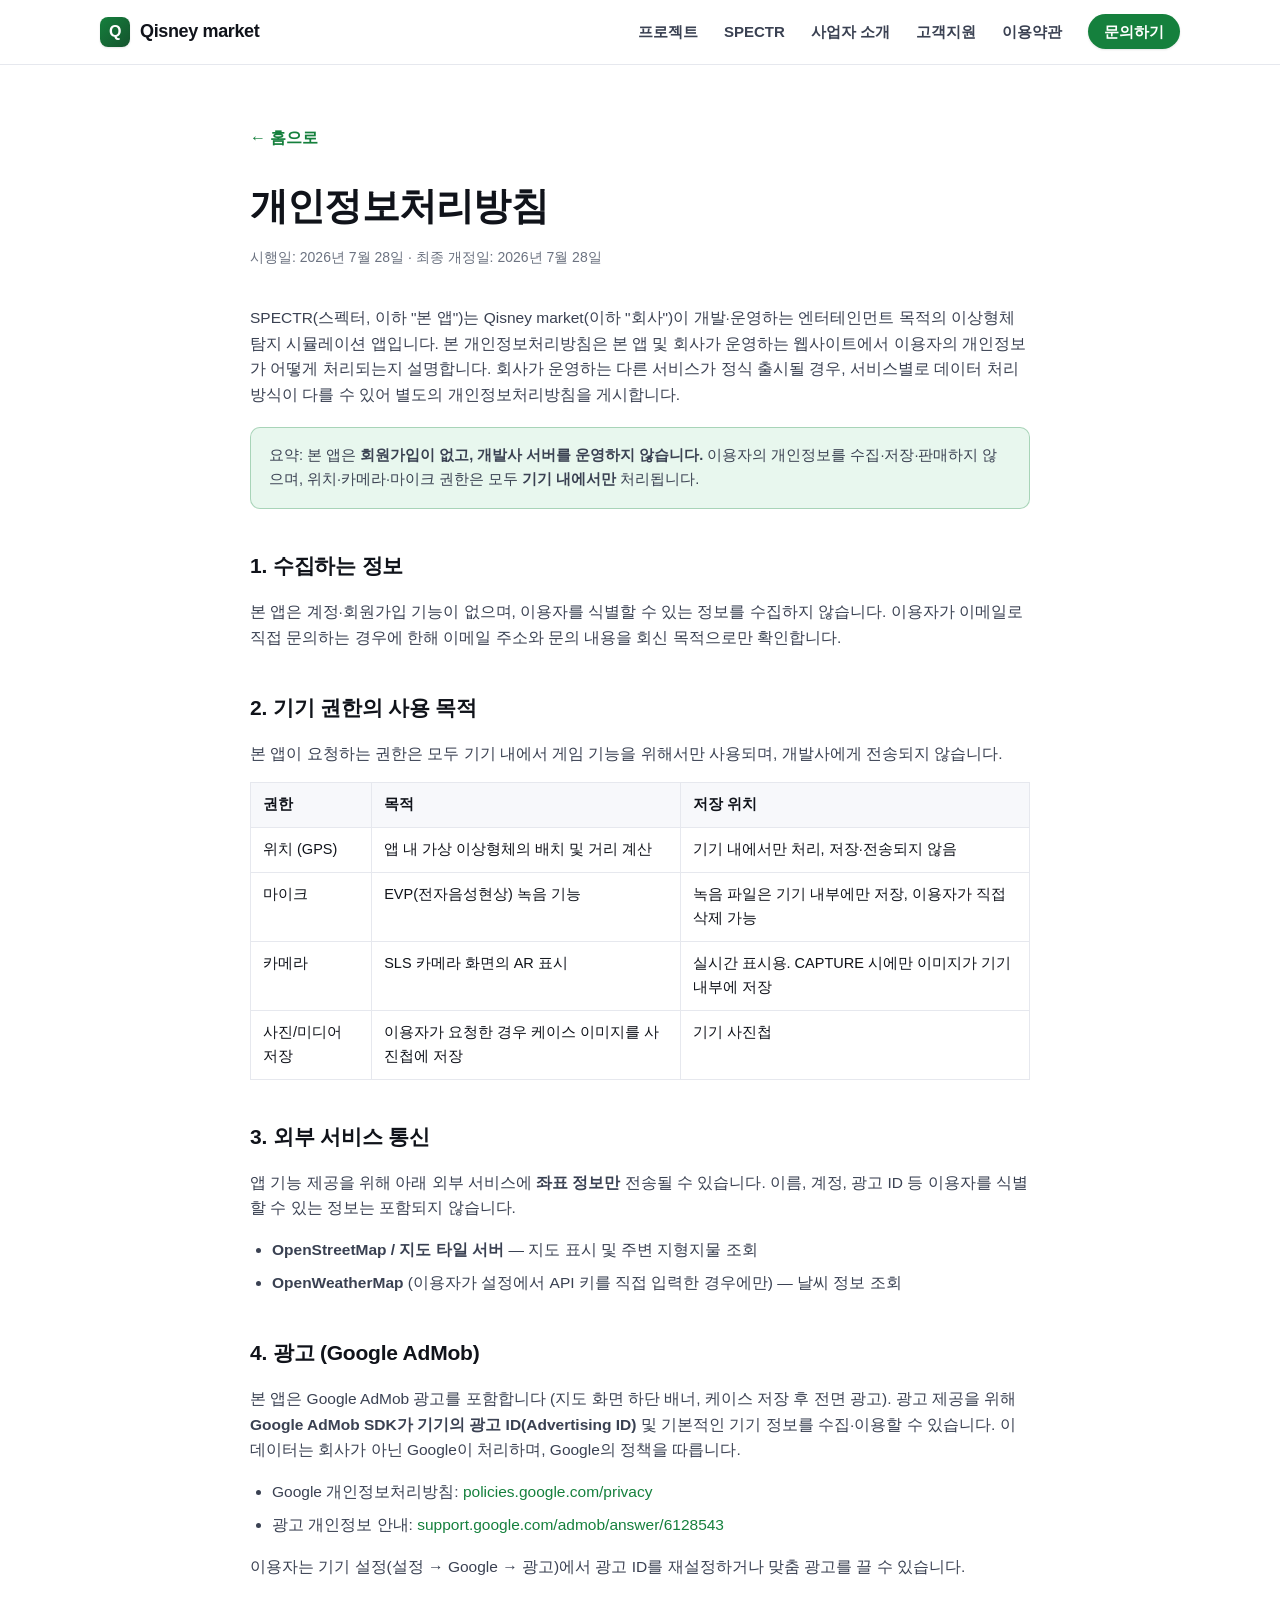
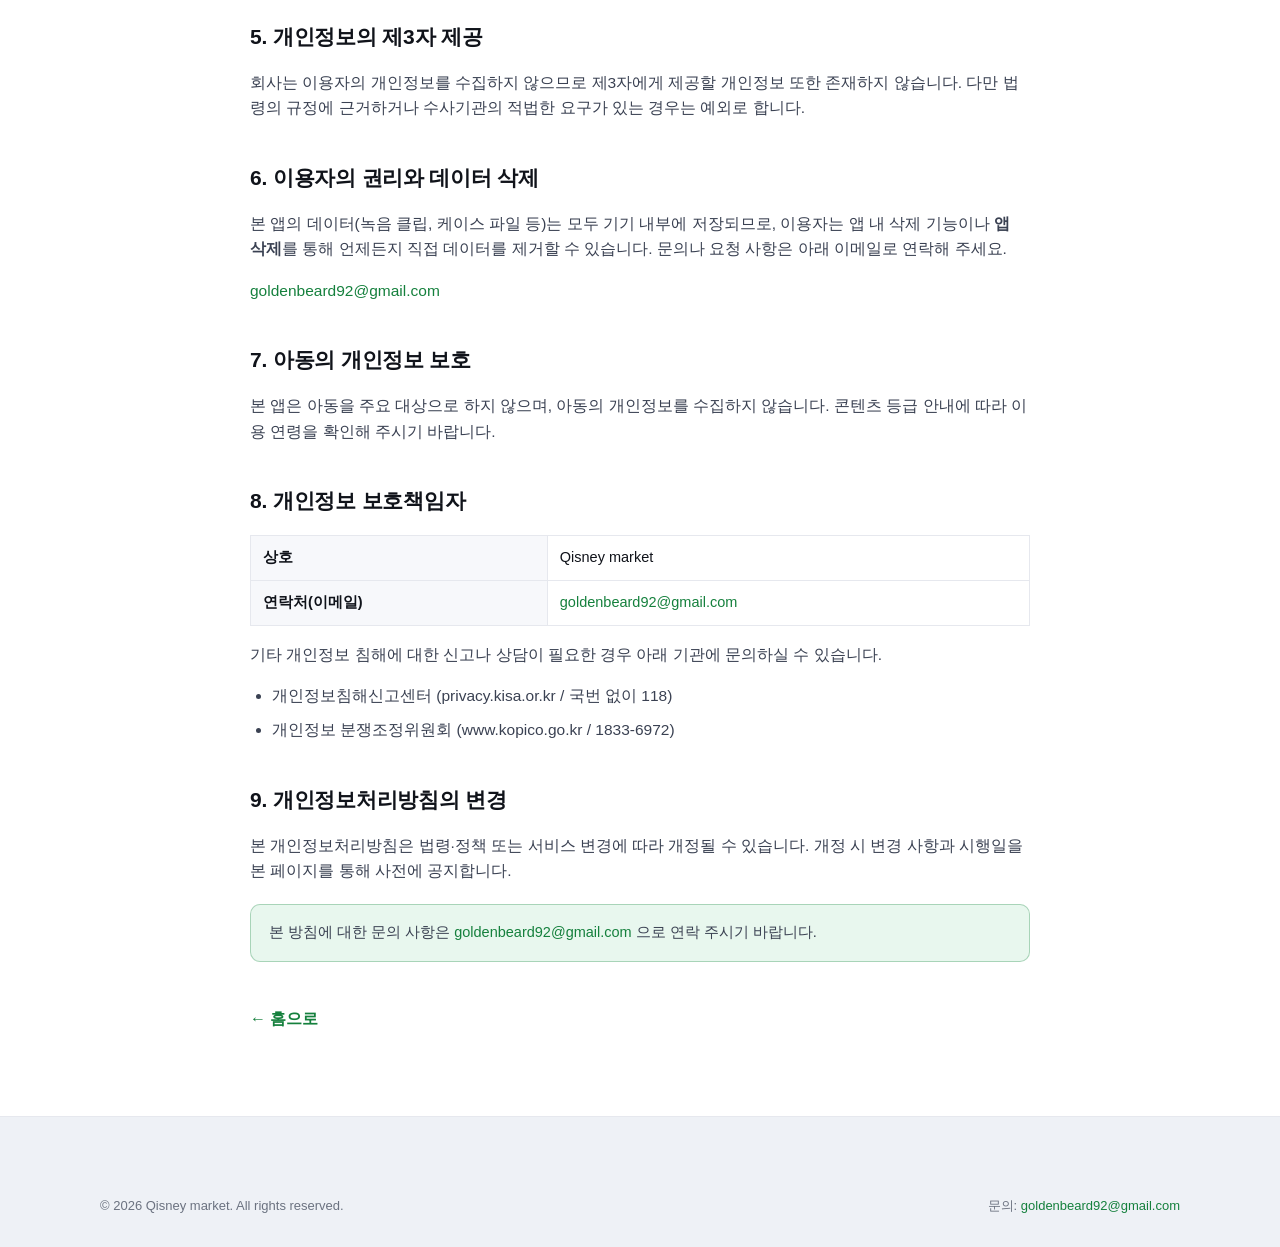
==== commit 12fd5103: "Restructure site as Qisney market studio homepage, split SPECTR to its own page The homepage read as" ====
--- a/privacy.html
+++ b/privacy.html
@@ -18,7 +18,8 @@
         <svg width="24" height="24" viewBox="0 0 24 24" fill="none" stroke="currentColor" stroke-width="2" stroke-linecap="round"><line x1="3" y1="6" x2="21" y2="6"/><line x1="3" y1="12" x2="21" y2="12"/><line x1="3" y1="18" x2="21" y2="18"/></svg>
       </button>
       <ul class="nav-links">
-        <li><a href="index.html#product">앱 소개</a></li>
+        <li><a href="index.html#projects">프로젝트</a></li>
+        <li><a href="spectr.html">SPECTR</a></li>
         <li><a href="index.html#company">사업자 소개</a></li>
         <li><a href="support.html">고객지원</a></li>
         <li><a href="terms.html">이용약관</a></li>
@@ -36,7 +37,8 @@
       SPECTR(스펙터, 이하 "본 앱")는 Qisney market(이하 "회사")이 개발·운영하는
       엔터테인먼트 목적의 이상형체 탐지 시뮬레이션 앱입니다. 본 개인정보처리방침은
       본 앱 및 회사가 운영하는 웹사이트에서 이용자의 개인정보가 어떻게 처리되는지
-      설명합니다.
+      설명합니다. 회사가 운영하는 다른 서비스가 정식 출시될 경우, 서비스별로
+      데이터 처리 방식이 다를 수 있어 별도의 개인정보처리방침을 게시합니다.
     </p>
 
     <div class="callout">
--- a/assets/css/style.css
+++ b/assets/css/style.css
@@ -371,6 +371,43 @@
 }
 .doc .back { display: inline-block; margin-bottom: 24px; font-weight: 600; }
 
+/* Project grid — extensible portfolio cards (add more, layout just wraps) */
+.project-grid {
+  display: grid; grid-template-columns: repeat(auto-fit, minmax(280px, 1fr)); gap: 24px;
+}
+.project-card {
+  display: flex; flex-direction: column;
+  background: var(--white); border: 1px solid var(--line); border-radius: var(--radius);
+  overflow: hidden; box-shadow: var(--shadow-sm); transition: .2s ease;
+  text-decoration: none; color: inherit;
+}
+a.project-card:hover { box-shadow: var(--shadow); transform: translateY(-3px); text-decoration: none; }
+.project-card.disabled { cursor: default; }
+.project-thumb {
+  aspect-ratio: 16 / 10; background: #000; overflow: hidden;
+  display: flex; align-items: center; justify-content: center;
+}
+.project-thumb img { width: 100%; height: 100%; object-fit: cover; }
+.project-thumb.placeholder {
+  background: linear-gradient(135deg, var(--brand-soft), var(--bg-3));
+  font-size: 44px; color: var(--brand);
+}
+.project-thumb.next {
+  background: var(--bg-2); border-bottom: 1px dashed var(--line);
+  font-size: 30px; color: var(--ink-3);
+}
+.project-body { padding: 22px 24px 26px; display: flex; flex-direction: column; gap: 8px; flex: 1; }
+.project-tag {
+  align-self: flex-start; font-size: 12px; font-weight: 700;
+  padding: 4px 10px; border-radius: 999px; background: var(--brand-soft); color: var(--brand-dark);
+}
+.project-tag.tag-muted { background: var(--bg-3); color: var(--ink-3); }
+.project-body h3 { margin: 4px 0 0; font-size: 19px; letter-spacing: -.01em; }
+.project-body p { margin: 0; color: var(--ink-2); font-size: 14.5px; flex: 1; }
+.project-link { margin-top: 6px; font-weight: 700; color: var(--brand); font-size: 14px; }
+.project-link.muted { color: var(--ink-3); font-weight: 600; }
+.project-card-next { border-style: dashed; box-shadow: none; background: transparent; }
+
 /* Entertainment disclaimer banner (used on the homepage + FAQ) */
 .disclaimer {
   display: flex; gap: 12px; align-items: flex-start;
